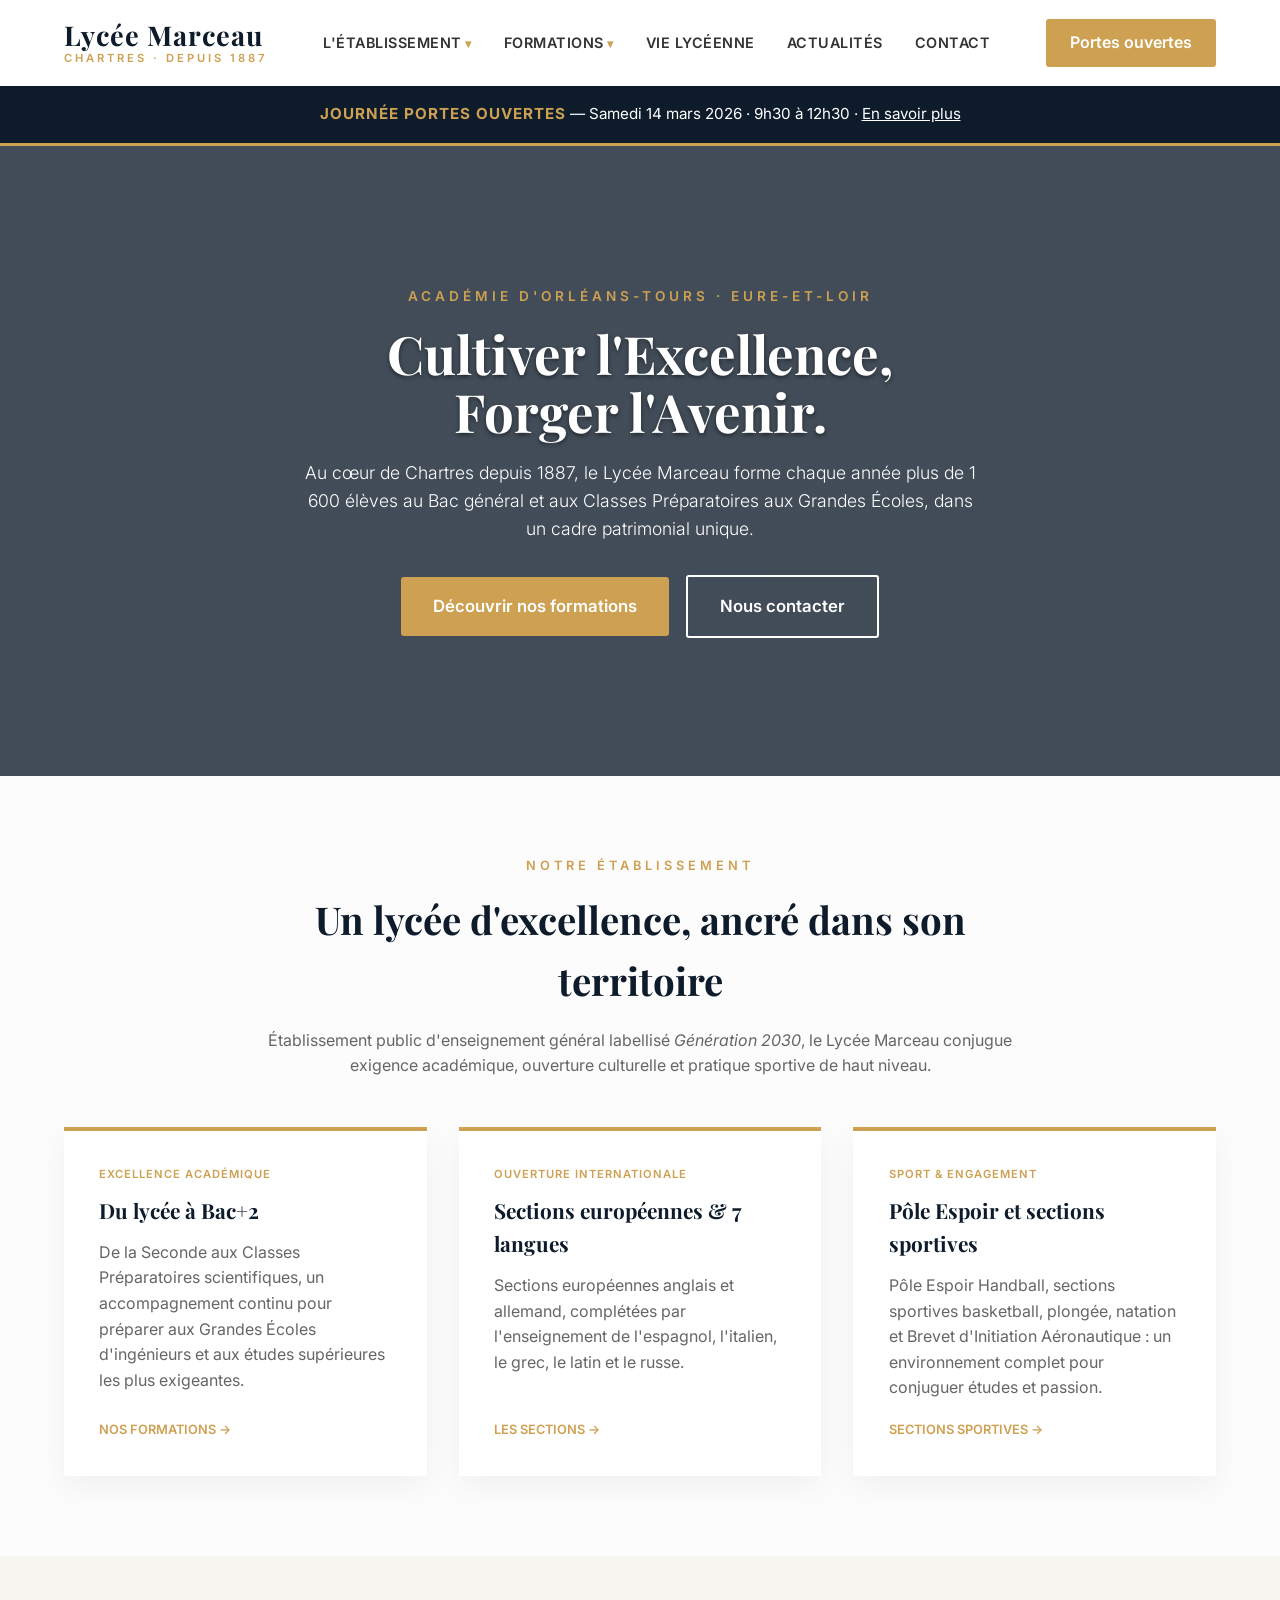
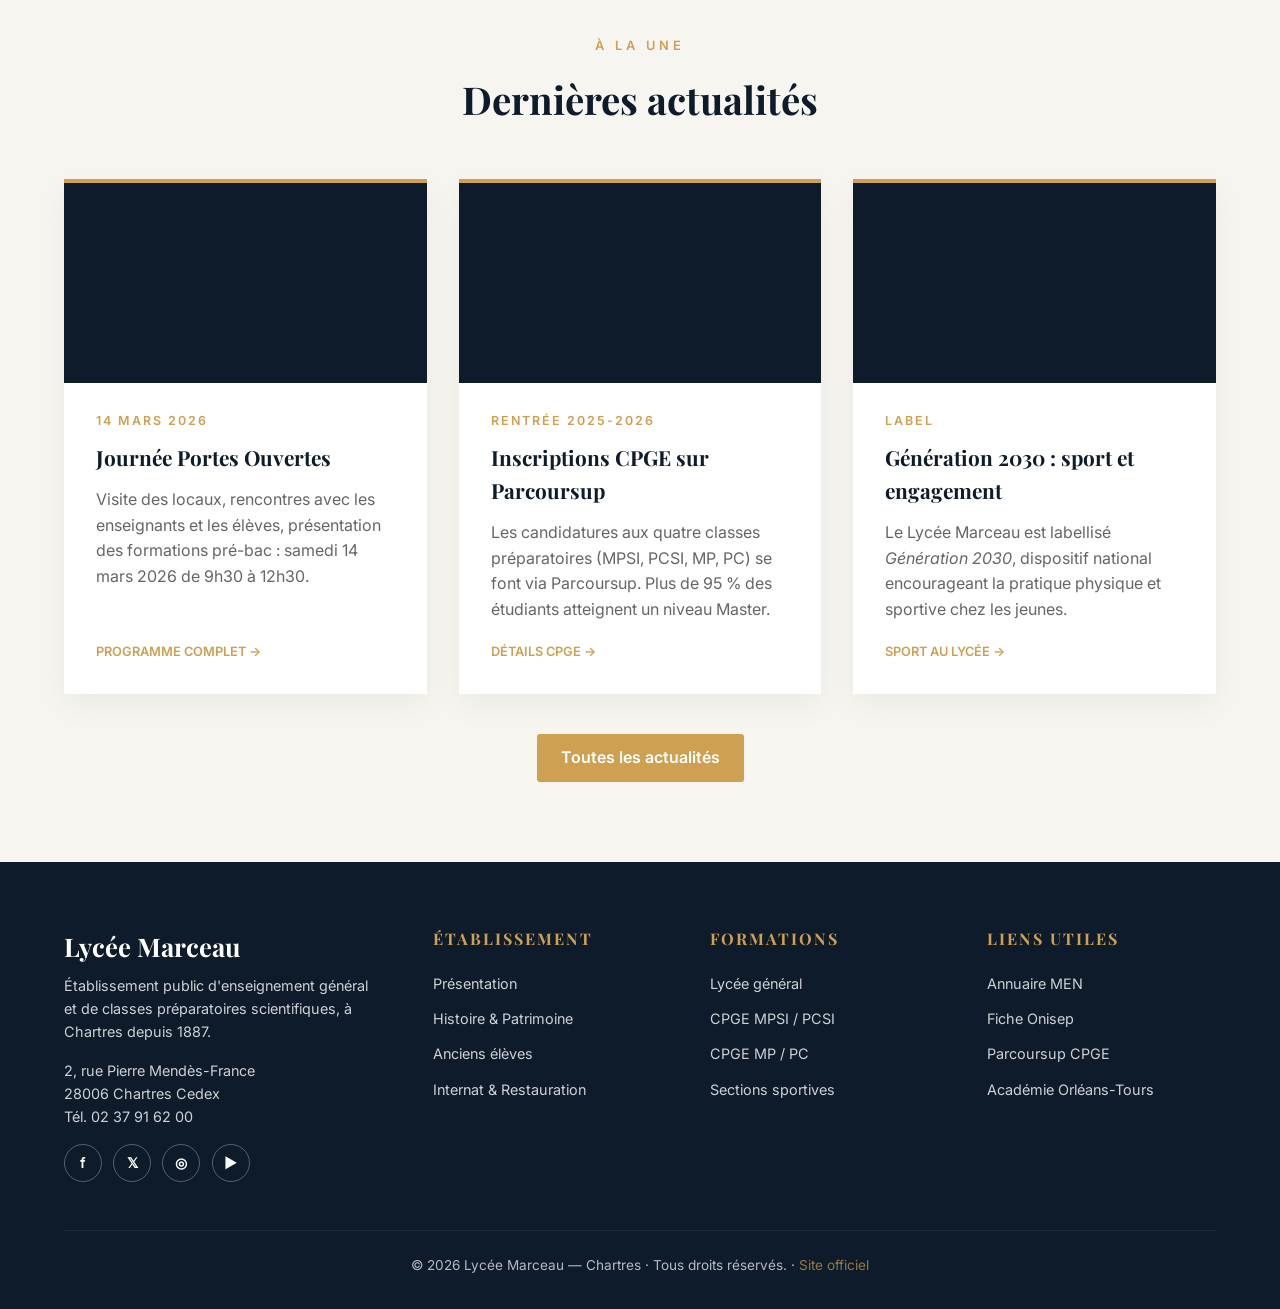
==== index.html @ 29484dd1 "Initial commit: site complet du Lycée Marceau de Chartres 9 pages HTML (accueil, établissement, hist" ====
<!DOCTYPE html>
<html lang="fr">
<head>
    <meta charset="UTF-8">
    <meta name="viewport" content="width=device-width, initial-scale=1.0">
    <meta name="description" content="Lycée Marceau de Chartres — établissement public d'enseignement général et de classes préparatoires aux grandes écoles, Académie d'Orléans-Tours.">
    <title>Lycée Marceau — Chartres | Accueil</title>
    <link href="https://fonts.googleapis.com/css2?family=Inter:wght@300;400;600&family=Playfair+Display:wght@600;700&display=swap" rel="stylesheet">
    <link rel="stylesheet" href="assets/style.css">
</head>
<body>

    <header>
        <a href="index.html" class="logo">Lycée Marceau<small>Chartres · depuis 1887</small></a>
        <button class="menu-toggle" aria-label="Ouvrir le menu" onclick="document.querySelector('.nav-links').classList.toggle('open')">☰</button>
        <ul class="nav-links">
            <li>
                <a href="etablissement.html" class="">L'Établissement</a>
                <ul class="submenu">
                    <li><a href="etablissement.html">Présentation</a></li>
                    <li><a href="histoire.html">Histoire & Patrimoine</a></li>
                    <li><a href="anciens-eleves.html">Anciens élèves illustres</a></li>
                </ul>
            </li>
            <li>
                <a href="formations.html">Formations</a>
                <ul class="submenu">
                    <li><a href="formations.html">Toutes les formations</a></li>
                    <li><a href="cpge.html">Classes Préparatoires (CPGE)</a></li>
                    <li><a href="sections.html">Sections & Options</a></li>
                </ul>
            </li>
            <li class="no-caret"><a href="vie-lyceenne.html">Vie Lycéenne</a></li>
            <li class="no-caret"><a href="actualites.html">Actualités</a></li>
            <li class="no-caret"><a href="contact.html">Contact</a></li>
        </ul>
        <a href="actualites.html" class="btn-cta header-cta">Portes ouvertes</a>
    </header>

    <div class="alert-band">
        <strong>JOURNÉE PORTES OUVERTES</strong> — Samedi 14 mars 2026 · 9h30 à 12h30 ·
        <a href="actualites.html">En savoir plus</a>
    </div>

    <section class="hero">
        <div>
            <span class="eyebrow">Académie d'Orléans-Tours · Eure-et-Loir</span>
            <h1>Cultiver l'Excellence,<br>Forger l'Avenir.</h1>
            <p>Au cœur de Chartres depuis 1887, le Lycée Marceau forme chaque année plus de 1 600 élèves au Bac général et aux Classes Préparatoires aux Grandes Écoles, dans un cadre patrimonial unique.</p>
            <a href="formations.html" class="btn-cta">Découvrir nos formations</a>
            <a href="contact.html" class="btn-cta btn-ghost">Nous contacter</a>
        </div>
    </section>

    <section class="section">
        <div class="section-head">
            <span class="eyebrow">Notre Établissement</span>
            <h2>Un lycée d'excellence, ancré dans son territoire</h2>
            <p>Établissement public d'enseignement général labellisé <em>Génération 2030</em>, le Lycée Marceau conjugue exigence académique, ouverture culturelle et pratique sportive de haut niveau.</p>
        </div>
        <div class="grid">
            <div class="card">
                <span class="tag">Excellence Académique</span>
                <h3>Du lycée à Bac+2</h3>
                <p>De la Seconde aux Classes Préparatoires scientifiques, un accompagnement continu pour préparer aux Grandes Écoles d'ingénieurs et aux études supérieures les plus exigeantes.</p>
                <a href="formations.html" class="card-link">Nos formations →</a>
            </div>
            <div class="card">
                <span class="tag">Ouverture Internationale</span>
                <h3>Sections européennes & 7 langues</h3>
                <p>Sections européennes anglais et allemand, complétées par l'enseignement de l'espagnol, l'italien, le grec, le latin et le russe.</p>
                <a href="sections.html" class="card-link">Les sections →</a>
            </div>
            <div class="card">
                <span class="tag">Sport & Engagement</span>
                <h3>Pôle Espoir et sections sportives</h3>
                <p>Pôle Espoir Handball, sections sportives basketball, plongée, natation et Brevet d'Initiation Aéronautique : un environnement complet pour conjuguer études et passion.</p>
                <a href="sections.html" class="card-link">Sections sportives →</a>
            </div>
        </div>
    </section>

    <section class="section alt">
        <div class="section-head">
            <span class="eyebrow">À la une</span>
            <h2>Dernières actualités</h2>
        </div>
        <div class="grid">
            <article class="card card-news">
                <div class="thumb" style="background-image: linear-gradient(rgba(13,27,42,0.4), rgba(13,27,42,0.4)), url('https://images.unsplash.com/photo-1523580494863-6f3031224c94?ixlib=rb-4.0.3&auto=format&fit=crop&w=1200&q=80');"></div>
                <div class="body">
                    <span class="date">14 mars 2026</span>
                    <h3>Journée Portes Ouvertes</h3>
                    <p>Visite des locaux, rencontres avec les enseignants et les élèves, présentation des formations pré-bac : samedi 14 mars 2026 de 9h30 à 12h30.</p>
                    <a href="actualites.html" class="card-link">Programme complet &rarr;</a>
                </div>
            </article>
            <article class="card card-news">
                <div class="thumb" style="background-image: linear-gradient(rgba(13,27,42,0.4), rgba(13,27,42,0.4)), url('https://images.unsplash.com/photo-1532619675605-1ede6c2ed2b0?ixlib=rb-4.0.3&auto=format&fit=crop&w=1200&q=80');"></div>
                <div class="body">
                    <span class="date">Rentrée 2025-2026</span>
                    <h3>Inscriptions CPGE sur Parcoursup</h3>
                    <p>Les candidatures aux quatre classes préparatoires (MPSI, PCSI, MP, PC) se font via Parcoursup. Plus de 95 % des étudiants atteignent un niveau Master.</p>
                    <a href="cpge.html" class="card-link">Détails CPGE &rarr;</a>
                </div>
            </article>
            <article class="card card-news">
                <div class="thumb" style="background-image: linear-gradient(rgba(13,27,42,0.4), rgba(13,27,42,0.4)), url('https://images.unsplash.com/photo-1517649763962-0c623066013b?ixlib=rb-4.0.3&auto=format&fit=crop&w=1200&q=80');"></div>
                <div class="body">
                    <span class="date">Label</span>
                    <h3>Génération 2030 : sport et engagement</h3>
                    <p>Le Lycée Marceau est labellisé <em>Génération 2030</em>, dispositif national encourageant la pratique physique et sportive chez les jeunes.</p>
                    <a href="vie-lyceenne.html" class="card-link">Sport au lycée &rarr;</a>
                </div>
            </article>
        </div>
        <div style="text-align: center; margin-top: 2.5rem;">
            <a href="actualites.html" class="btn-cta">Toutes les actualités</a>
        </div>
    </section>

    <footer>
        <div class="footer-grid">
            <div class="brand">
                <h3>Lycée Marceau</h3>
                <p>Établissement public d'enseignement général et de classes préparatoires scientifiques, à Chartres depuis 1887.</p>
                <p>2, rue Pierre Mendès-France<br>28006 Chartres Cedex<br>Tél. 02 37 91 62 00</p>
                <div class="socials" aria-label="Réseaux sociaux">
                    <a href="#" title="Facebook">f</a>
                    <a href="#" title="X">𝕏</a>
                    <a href="#" title="Instagram">◎</a>
                    <a href="#" title="YouTube">▶</a>
                </div>
            </div>
            <div>
                <h4>Établissement</h4>
                <ul>
                    <li><a href="etablissement.html">Présentation</a></li>
                    <li><a href="histoire.html">Histoire & Patrimoine</a></li>
                    <li><a href="anciens-eleves.html">Anciens élèves</a></li>
                    <li><a href="vie-lyceenne.html">Internat & Restauration</a></li>
                </ul>
            </div>
            <div>
                <h4>Formations</h4>
                <ul>
                    <li><a href="formations.html">Lycée général</a></li>
                    <li><a href="cpge.html">CPGE MPSI / PCSI</a></li>
                    <li><a href="cpge.html">CPGE MP / PC</a></li>
                    <li><a href="sections.html">Sections sportives</a></li>
                </ul>
            </div>
            <div>
                <h4>Liens utiles</h4>
                <ul>
                    <li><a href="https://www.education.gouv.fr/annuaire/28006/chartres/lycee/0280007f/lycee-marceau.html" target="_blank" rel="noopener">Annuaire MEN</a></li>
                    <li><a href="https://www.onisep.fr/ressources/structures-enseignement/centre-val-de-loire/eure-et-loir/lycee-marceau" target="_blank" rel="noopener">Fiche Onisep</a></li>
                    <li><a href="https://dossier.parcoursup.fr/Candidats/public/fiches/afficherFicheFormation?g_ta_cod=3724" target="_blank" rel="noopener">Parcoursup CPGE</a></li>
                    <li><a href="https://www.ac-orleans-tours.fr/" target="_blank" rel="noopener">Académie Orléans-Tours</a></li>
                </ul>
            </div>
        </div>
        <div class="footer-bottom">
            &copy; 2026 Lycée Marceau — Chartres · Tous droits réservés. ·
            <a href="https://lyc-marceau-chartres.tice.ac-orleans-tours.fr/eva/" target="_blank" rel="noopener">Site officiel</a>
        </div>
    </footer>

</body>
</html>
---- assets/style.css ----
/* =========================================
   LYCÉE MARCEAU — STYLE PARTAGÉ
   Variante 1 : "Prestige Classique" (Bleu nuit & Or)
   ========================================= */
:root {
    --primary-color: #0d1b2a;
    --secondary-color: #cda052;
    --bg-color: #fcfcfc;
    --text-color: #333333;
    --card-bg: #ffffff;
    --muted: #666666;
    --border-soft: #ececec;
    --font-title: 'Playfair Display', serif;
    --font-text: 'Inter', sans-serif;
}

* { margin: 0; padding: 0; box-sizing: border-box; }
html { scroll-behavior: smooth; }
body {
    font-family: var(--font-text);
    background-color: var(--bg-color);
    color: var(--text-color);
    line-height: 1.6;
}
h1, h2, h3, h4, .logo {
    font-family: var(--font-title);
    color: var(--primary-color);
}
a {
    text-decoration: none;
    color: var(--text-color);
    transition: color 0.3s ease;
}
img { max-width: 100%; height: auto; display: block; }

/* HEADER */
header {
    display: flex;
    justify-content: space-between;
    align-items: center;
    padding: 1.2rem 5%;
    background-color: #ffffff;
    box-shadow: 0 2px 10px rgba(0,0,0,0.05);
    position: sticky;
    top: 0;
    z-index: 1000;
}
.logo {
    font-size: 1.7rem;
    font-weight: 700;
    letter-spacing: 1px;
    display: flex;
    flex-direction: column;
    line-height: 1;
}
.logo small {
    font-family: var(--font-text);
    font-size: 0.7rem;
    color: var(--secondary-color);
    letter-spacing: 3px;
    text-transform: uppercase;
    margin-top: 4px;
    font-weight: 600;
}
.nav-links {
    list-style: none;
    display: flex;
    gap: 2rem;
}
.nav-links > li { position: relative; }
.nav-links a {
    font-weight: 600;
    font-size: 0.9rem;
    text-transform: uppercase;
    letter-spacing: 0.5px;
}
.nav-links > li > a::after { content: " ▾"; color: var(--secondary-color); font-size: 0.75rem; }
.nav-links > li.no-caret > a::after { content: ""; }
.nav-links a:hover, .nav-links a.active { color: var(--secondary-color); }
.nav-links a.active { border-bottom: 2px solid var(--secondary-color); padding-bottom: 4px; }

.submenu {
    position: absolute;
    top: 100%;
    left: -1rem;
    background: #ffffff;
    min-width: 240px;
    list-style: none;
    box-shadow: 0 10px 30px rgba(0,0,0,0.08);
    border-top: 3px solid var(--secondary-color);
    opacity: 0;
    visibility: hidden;
    transform: translateY(8px);
    transition: all 0.25s ease;
    padding: 0.5rem 0;
}
.nav-links li:hover .submenu,
.nav-links li:focus-within .submenu {
    opacity: 1;
    visibility: visible;
    transform: translateY(0);
}
.submenu li a {
    display: block;
    padding: 0.7rem 1.2rem;
    font-size: 0.8rem;
    text-transform: none;
    letter-spacing: 0;
    font-weight: 400;
}
.submenu li a:hover {
    background: var(--bg-color);
    color: var(--secondary-color);
}

.btn-cta {
    background-color: var(--secondary-color);
    color: #ffffff;
    padding: 0.7rem 1.5rem;
    border-radius: 3px;
    font-weight: 600;
    transition: background 0.3s ease, transform 0.2s;
    display: inline-block;
}
.btn-cta:hover {
    background-color: var(--primary-color);
    color: #ffffff;
    transform: translateY(-2px);
}
.btn-ghost {
    background: transparent;
    border: 2px solid #ffffff;
}
.btn-ghost:hover { background: #ffffff; color: var(--primary-color); }

.menu-toggle {
    display: none;
    background: none;
    border: 0;
    font-size: 1.6rem;
    color: var(--primary-color);
    cursor: pointer;
}

/* HERO */
.hero {
    min-height: 70vh;
    display: flex;
    align-items: center;
    justify-content: center;
    text-align: center;
    background:
        linear-gradient(rgba(13, 27, 42, 0.78), rgba(13, 27, 42, 0.78)),
        url('https://upload.wikimedia.org/wikipedia/commons/thumb/3/35/Chartres_-_Lyc%C3%A9e_Marceau_%28cour_d%27honneur%29.JPG/1280px-Chartres_-_Lyc%C3%A9e_Marceau_%28cour_d%27honneur%29.JPG') center/cover;
    color: #ffffff;
    padding: 4rem 20px;
}
.hero.short { min-height: 40vh; }
.hero .eyebrow {
    display: inline-block;
    color: var(--secondary-color);
    letter-spacing: 4px;
    text-transform: uppercase;
    font-size: 0.85rem;
    font-weight: 600;
    margin-bottom: 1rem;
}
.hero h1 {
    color: #ffffff;
    font-size: 3.3rem;
    margin-bottom: 1.2rem;
    text-shadow: 0 2px 4px rgba(0,0,0,0.5);
    line-height: 1.1;
}
.hero p {
    font-size: 1.1rem;
    max-width: 680px;
    margin: 0 auto 2rem auto;
    font-weight: 300;
}
.hero .btn-cta {
    font-size: 1.05rem;
    padding: 1rem 2rem;
    margin: 0 0.4rem;
}

/* BANDEAU */
.alert-band {
    background: var(--primary-color);
    color: #ffffff;
    padding: 1rem 5%;
    text-align: center;
    font-size: 0.95rem;
    border-bottom: 3px solid var(--secondary-color);
}
.alert-band strong { color: var(--secondary-color); letter-spacing: 1px; }
.alert-band a { color: #ffffff; text-decoration: underline; }

/* SECTIONS */
.section { padding: 5rem 5%; }
.section.alt { background: #f7f5f0; }
.section-head {
    text-align: center;
    max-width: 760px;
    margin: 0 auto 3rem auto;
}
.section-head .eyebrow {
    color: var(--secondary-color);
    letter-spacing: 4px;
    text-transform: uppercase;
    font-size: 0.8rem;
    font-weight: 600;
    display: block;
    margin-bottom: 0.8rem;
}
.section-head h2 { font-size: 2.4rem; margin-bottom: 1rem; }
.section-head p { color: var(--muted); }

/* GRID + CARDS */
.grid {
    display: grid;
    grid-template-columns: repeat(auto-fit, minmax(280px, 1fr));
    gap: 2rem;
}
.card {
    background: var(--card-bg);
    padding: 2.2rem;
    border-top: 4px solid var(--secondary-color);
    box-shadow: 0 10px 30px rgba(0,0,0,0.05);
    transition: transform 0.3s ease, box-shadow 0.3s ease;
    text-align: left;
    display: flex;
    flex-direction: column;
}
.card:hover {
    transform: translateY(-10px);
    box-shadow: 0 15px 40px rgba(0,0,0,0.1);
}
.card h3 { font-size: 1.3rem; margin-bottom: 0.8rem; }
.card .tag {
    display: inline-block;
    font-size: 0.7rem;
    letter-spacing: 1px;
    text-transform: uppercase;
    color: var(--secondary-color);
    font-weight: 600;
    margin-bottom: 0.6rem;
}
.card p { color: var(--muted); margin-bottom: 1.2rem; flex-grow: 1; }
.card ul { padding-left: 1.1rem; color: var(--muted); margin-bottom: 1.2rem; }
.card ul li { margin-bottom: 0.3rem; font-size: 0.95rem; }
.card-link {
    color: var(--secondary-color);
    font-weight: 600;
    text-transform: uppercase;
    font-size: 0.8rem;
    display: inline-flex;
    align-items: center;
    margin-top: auto;
}
.card-link:hover { color: var(--primary-color); }

.card-news { padding: 0; overflow: hidden; }
.card-news .thumb { height: 200px; background: var(--primary-color) center/cover; }
.card-news .body { padding: 1.8rem 2rem 2rem; display: flex; flex-direction: column; flex-grow: 1; }
.card-news .date {
    font-size: 0.78rem;
    letter-spacing: 2px;
    text-transform: uppercase;
    color: var(--secondary-color);
    font-weight: 600;
    margin-bottom: 0.6rem;
}

/* SPLIT 2 colonnes */
.split {
    display: grid;
    grid-template-columns: 1fr 1fr;
    gap: 4rem;
    align-items: center;
    max-width: 1200px;
    margin: 0 auto;
}
.split img {
    border-top: 4px solid var(--secondary-color);
    box-shadow: 0 15px 40px rgba(0,0,0,0.12);
}
.split h2 { font-size: 2.2rem; margin-bottom: 1.2rem; }
.split p { color: var(--muted); margin-bottom: 1rem; }
.split .key-figures {
    display: grid;
    grid-template-columns: repeat(3, 1fr);
    gap: 1rem;
    margin-top: 1.8rem;
}
.split .key-figures div {
    border-left: 3px solid var(--secondary-color);
    padding-left: 1rem;
}
.split .key-figures strong {
    display: block;
    font-family: var(--font-title);
    color: var(--primary-color);
    font-size: 1.6rem;
}
.split .key-figures span { font-size: 0.85rem; color: var(--muted); }

/* ALUMNI */
.alumni {
    display: grid;
    grid-template-columns: repeat(auto-fit, minmax(200px, 1fr));
    gap: 1.5rem;
}
.alumni .person {
    text-align: center;
    background: var(--card-bg);
    padding: 1.6rem 1rem;
    border-bottom: 3px solid var(--secondary-color);
    box-shadow: 0 6px 20px rgba(0,0,0,0.04);
}
.alumni .person h4 { font-size: 1.05rem; margin-bottom: 0.3rem; }
.alumni .person span { font-size: 0.85rem; color: var(--muted); }

/* CONTACT */
.contact-grid {
    display: grid;
    grid-template-columns: 1fr 1fr;
    gap: 3rem;
    max-width: 1200px;
    margin: 0 auto;
}
.contact-info ul { list-style: none; margin-top: 1.5rem; }
.contact-info li {
    display: flex;
    gap: 0.8rem;
    margin-bottom: 1rem;
    color: var(--muted);
}
.contact-info li strong {
    color: var(--primary-color);
    min-width: 110px;
    font-family: var(--font-title);
    font-weight: 600;
}
.contact-info a { color: var(--secondary-color); }
.contact-info a:hover { color: var(--primary-color); }
.contact-form {
    background: var(--card-bg);
    padding: 2.5rem;
    border-top: 4px solid var(--secondary-color);
    box-shadow: 0 10px 30px rgba(0,0,0,0.06);
}
.contact-form h3 { margin-bottom: 1.2rem; }
.contact-form label {
    display: block;
    font-size: 0.85rem;
    font-weight: 600;
    margin-bottom: 0.4rem;
    color: var(--primary-color);
}
.contact-form input,
.contact-form textarea,
.contact-form select {
    width: 100%;
    padding: 0.75rem;
    margin-bottom: 1.1rem;
    border: 1px solid var(--border-soft);
    font-family: inherit;
    font-size: 0.95rem;
    background: #fff;
}
.contact-form input:focus,
.contact-form textarea:focus,
.contact-form select:focus {
    outline: 2px solid var(--secondary-color);
    outline-offset: 1px;
}
.contact-form button {
    background: var(--secondary-color);
    color: #fff;
    border: 0;
    padding: 0.9rem 2rem;
    font-family: inherit;
    font-weight: 600;
    text-transform: uppercase;
    letter-spacing: 0.5px;
    cursor: pointer;
    transition: background 0.3s ease;
}
.contact-form button:hover { background: var(--primary-color); }

/* TABLES (CPGE, formations) */
.styled-table {
    width: 100%;
    border-collapse: collapse;
    background: #fff;
    box-shadow: 0 10px 30px rgba(0,0,0,0.05);
    margin: 2rem 0;
}
.styled-table thead {
    background: var(--primary-color);
    color: #fff;
}
.styled-table th, .styled-table td {
    padding: 1rem;
    text-align: left;
    border-bottom: 1px solid var(--border-soft);
}
.styled-table th { font-family: var(--font-title); }
.styled-table tbody tr:hover { background: var(--bg-color); }

/* PROSE (pages texte) */
.prose {
    max-width: 820px;
    margin: 0 auto;
}
.prose h2 { font-size: 1.8rem; margin: 2.5rem 0 1rem; }
.prose h3 { font-size: 1.3rem; margin: 1.8rem 0 0.6rem; color: var(--secondary-color); }
.prose p, .prose li { color: var(--text-color); margin-bottom: 1rem; }
.prose ul { padding-left: 1.4rem; margin-bottom: 1rem; }
.prose blockquote {
    border-left: 4px solid var(--secondary-color);
    padding: 0.5rem 1.2rem;
    margin: 1.5rem 0;
    color: var(--muted);
    font-style: italic;
    background: #fafaf6;
}

/* FOOTER */
footer {
    background-color: var(--primary-color);
    color: #ffffff;
    padding: 4rem 5% 2rem;
}
.footer-grid {
    display: grid;
    grid-template-columns: 1.4fr 1fr 1fr 1fr;
    gap: 3rem;
    max-width: 1200px;
    margin: 0 auto 3rem;
}
footer h4 {
    color: var(--secondary-color);
    font-size: 1rem;
    text-transform: uppercase;
    letter-spacing: 2px;
    margin-bottom: 1.2rem;
}
footer .brand h3 {
    color: #ffffff;
    font-size: 1.6rem;
    margin-bottom: 0.4rem;
}
footer .brand p { font-size: 0.9rem; opacity: 0.8; margin-bottom: 1rem; }
footer ul { list-style: none; }
footer ul li { margin-bottom: 0.6rem; }
footer ul a { color: rgba(255,255,255,0.8); font-size: 0.9rem; }
footer ul a:hover { color: var(--secondary-color); }

.socials { display: flex; gap: 0.7rem; margin-top: 1rem; }
.socials a {
    display: inline-flex;
    align-items: center;
    justify-content: center;
    width: 38px;
    height: 38px;
    border: 1px solid rgba(255,255,255,0.3);
    color: #ffffff;
    border-radius: 50%;
    font-size: 0.9rem;
    font-weight: 600;
}
.socials a:hover { background: var(--secondary-color); border-color: var(--secondary-color); }

.footer-bottom {
    border-top: 1px solid rgba(255,255,255,0.1);
    padding-top: 1.5rem;
    text-align: center;
    font-size: 0.85rem;
    opacity: 0.7;
}
.footer-bottom a { color: var(--secondary-color); }

/* RESPONSIVE */
@media (max-width: 960px) {
    .split, .contact-grid { grid-template-columns: 1fr; gap: 2.5rem; }
    .footer-grid { grid-template-columns: 1fr 1fr; }
}
@media (max-width: 768px) {
    header { padding: 1rem 5%; }
    .nav-links {
        position: absolute;
        top: 100%;
        left: 0; right: 0;
        background: #fff;
        flex-direction: column;
        padding: 1rem 5%;
        gap: 0;
        box-shadow: 0 8px 20px rgba(0,0,0,0.08);
        display: none;
    }
    .nav-links.open { display: flex; }
    .nav-links > li { width: 100%; border-bottom: 1px solid var(--border-soft); }
    .nav-links > li > a { display: block; padding: 0.9rem 0; }
    .submenu {
        position: static;
        opacity: 1;
        visibility: visible;
        transform: none;
        box-shadow: none;
        border-top: 0;
        padding: 0 0 0.5rem 1rem;
        background: transparent;
    }
    .submenu li a { padding: 0.4rem 0; }
    .menu-toggle { display: block; }
    .header-cta { display: none; }
    .hero h1 { font-size: 2.2rem; }
    .hero .btn-cta { display: block; max-width: 280px; margin: 0.6rem auto; }
    .footer-grid { grid-template-columns: 1fr; gap: 2rem; }
    .split .key-figures { grid-template-columns: 1fr; }
    .section { padding: 3.5rem 5%; }
}
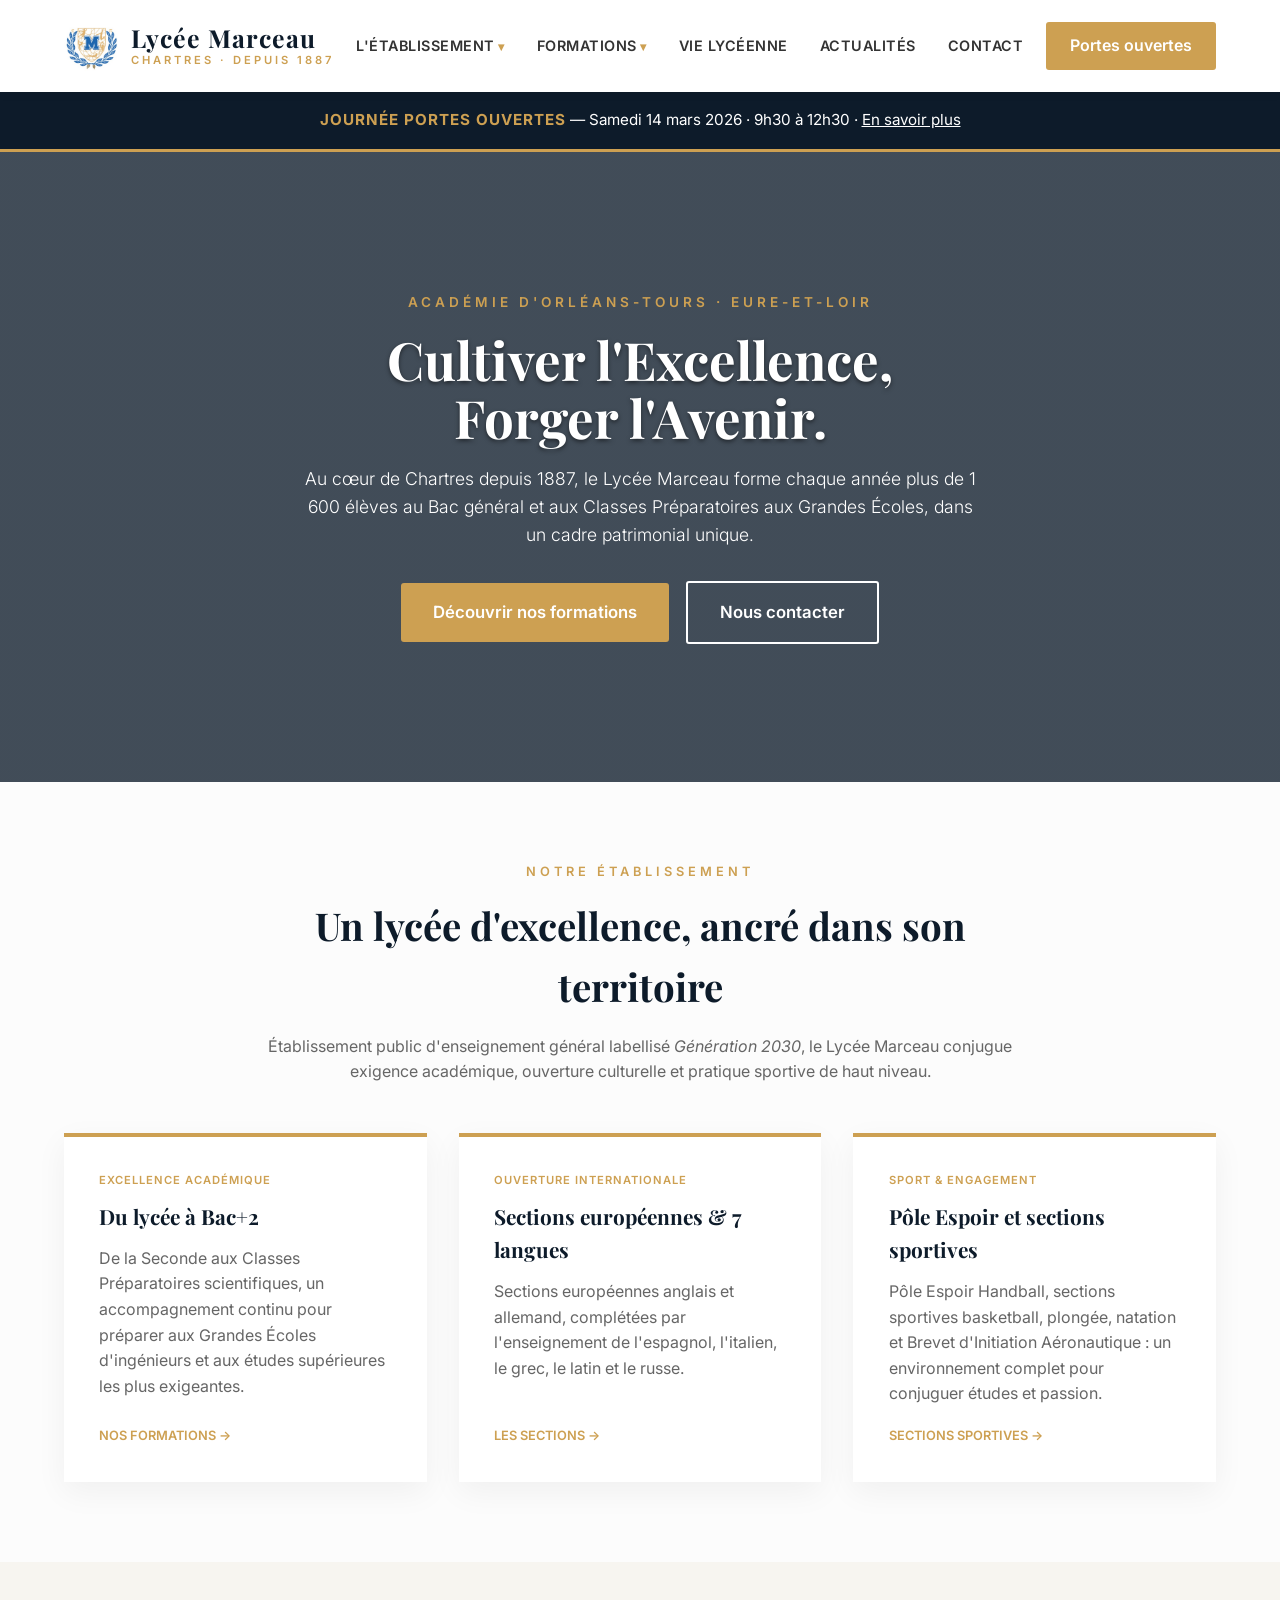
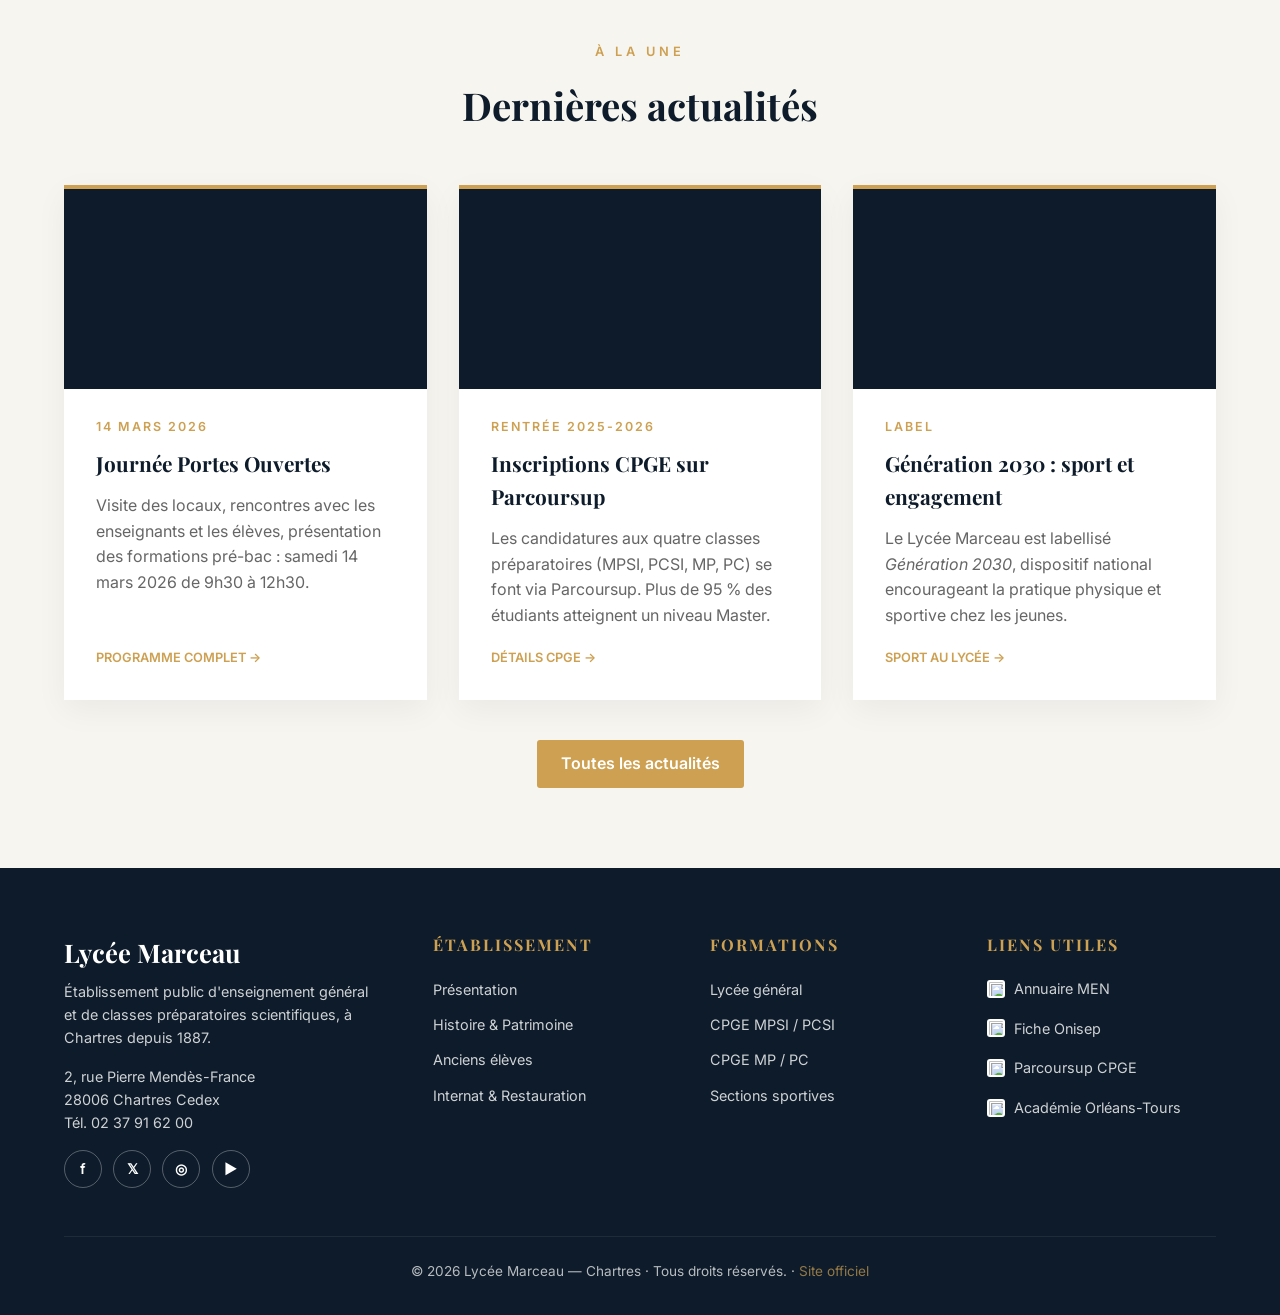
==== commit de7966af: "Ajout du blason officiel et logos des partenaires - Blason bleu/or du Lycée Marceau (extrait du band" ====
--- a/index.html
+++ b/index.html
@@ -11,35 +11,35 @@
 <body>
 
     <header>
-        <a href="index.html" class="logo">Lycée Marceau<small>Chartres · depuis 1887</small></a>
+        <a href="index" class="logo"><img src="assets/logos/blason-marceau.jpg" alt="Blason Lycée Marceau"><span>Lycée Marceau<small>Chartres · depuis 1887</small></span></a>
         <button class="menu-toggle" aria-label="Ouvrir le menu" onclick="document.querySelector('.nav-links').classList.toggle('open')">☰</button>
         <ul class="nav-links">
             <li>
-                <a href="etablissement.html" class="">L'Établissement</a>
+                <a href="etablissement" class="">L'Établissement</a>
                 <ul class="submenu">
-                    <li><a href="etablissement.html">Présentation</a></li>
-                    <li><a href="histoire.html">Histoire & Patrimoine</a></li>
-                    <li><a href="anciens-eleves.html">Anciens élèves illustres</a></li>
+                    <li><a href="etablissement">Présentation</a></li>
+                    <li><a href="histoire">Histoire & Patrimoine</a></li>
+                    <li><a href="anciens-eleves">Anciens élèves illustres</a></li>
                 </ul>
             </li>
             <li>
-                <a href="formations.html">Formations</a>
+                <a href="formations">Formations</a>
                 <ul class="submenu">
-                    <li><a href="formations.html">Toutes les formations</a></li>
-                    <li><a href="cpge.html">Classes Préparatoires (CPGE)</a></li>
-                    <li><a href="sections.html">Sections & Options</a></li>
+                    <li><a href="formations">Toutes les formations</a></li>
+                    <li><a href="cpge">Classes Préparatoires (CPGE)</a></li>
+                    <li><a href="sections">Sections & Options</a></li>
                 </ul>
             </li>
-            <li class="no-caret"><a href="vie-lyceenne.html">Vie Lycéenne</a></li>
-            <li class="no-caret"><a href="actualites.html">Actualités</a></li>
-            <li class="no-caret"><a href="contact.html">Contact</a></li>
+            <li class="no-caret"><a href="vie-lyceenne">Vie Lycéenne</a></li>
+            <li class="no-caret"><a href="actualites">Actualités</a></li>
+            <li class="no-caret"><a href="contact">Contact</a></li>
         </ul>
-        <a href="actualites.html" class="btn-cta header-cta">Portes ouvertes</a>
+        <a href="actualites" class="btn-cta header-cta">Portes ouvertes</a>
     </header>
 
     <div class="alert-band">
         <strong>JOURNÉE PORTES OUVERTES</strong> — Samedi 14 mars 2026 · 9h30 à 12h30 ·
-        <a href="actualites.html">En savoir plus</a>
+        <a href="actualites">En savoir plus</a>
     </div>
 
     <section class="hero">
@@ -47,8 +47,8 @@
             <span class="eyebrow">Académie d'Orléans-Tours · Eure-et-Loir</span>
             <h1>Cultiver l'Excellence,<br>Forger l'Avenir.</h1>
             <p>Au cœur de Chartres depuis 1887, le Lycée Marceau forme chaque année plus de 1 600 élèves au Bac général et aux Classes Préparatoires aux Grandes Écoles, dans un cadre patrimonial unique.</p>
-            <a href="formations.html" class="btn-cta">Découvrir nos formations</a>
-            <a href="contact.html" class="btn-cta btn-ghost">Nous contacter</a>
+            <a href="formations" class="btn-cta">Découvrir nos formations</a>
+            <a href="contact" class="btn-cta btn-ghost">Nous contacter</a>
         </div>
     </section>
 
@@ -63,19 +63,19 @@
                 <span class="tag">Excellence Académique</span>
                 <h3>Du lycée à Bac+2</h3>
                 <p>De la Seconde aux Classes Préparatoires scientifiques, un accompagnement continu pour préparer aux Grandes Écoles d'ingénieurs et aux études supérieures les plus exigeantes.</p>
-                <a href="formations.html" class="card-link">Nos formations →</a>
+                <a href="formations" class="card-link">Nos formations →</a>
             </div>
             <div class="card">
                 <span class="tag">Ouverture Internationale</span>
                 <h3>Sections européennes & 7 langues</h3>
                 <p>Sections européennes anglais et allemand, complétées par l'enseignement de l'espagnol, l'italien, le grec, le latin et le russe.</p>
-                <a href="sections.html" class="card-link">Les sections →</a>
+                <a href="sections" class="card-link">Les sections →</a>
             </div>
             <div class="card">
                 <span class="tag">Sport & Engagement</span>
                 <h3>Pôle Espoir et sections sportives</h3>
                 <p>Pôle Espoir Handball, sections sportives basketball, plongée, natation et Brevet d'Initiation Aéronautique : un environnement complet pour conjuguer études et passion.</p>
-                <a href="sections.html" class="card-link">Sections sportives →</a>
+                <a href="sections" class="card-link">Sections sportives →</a>
             </div>
         </div>
     </section>
@@ -92,7 +92,7 @@
                     <span class="date">14 mars 2026</span>
                     <h3>Journée Portes Ouvertes</h3>
                     <p>Visite des locaux, rencontres avec les enseignants et les élèves, présentation des formations pré-bac : samedi 14 mars 2026 de 9h30 à 12h30.</p>
-                    <a href="actualites.html" class="card-link">Programme complet &rarr;</a>
+                    <a href="actualites" class="card-link">Programme complet &rarr;</a>
                 </div>
             </article>
             <article class="card card-news">
@@ -101,7 +101,7 @@
                     <span class="date">Rentrée 2025-2026</span>
                     <h3>Inscriptions CPGE sur Parcoursup</h3>
                     <p>Les candidatures aux quatre classes préparatoires (MPSI, PCSI, MP, PC) se font via Parcoursup. Plus de 95 % des étudiants atteignent un niveau Master.</p>
-                    <a href="cpge.html" class="card-link">Détails CPGE &rarr;</a>
+                    <a href="cpge" class="card-link">Détails CPGE &rarr;</a>
                 </div>
             </article>
             <article class="card card-news">
@@ -110,12 +110,12 @@
                     <span class="date">Label</span>
                     <h3>Génération 2030 : sport et engagement</h3>
                     <p>Le Lycée Marceau est labellisé <em>Génération 2030</em>, dispositif national encourageant la pratique physique et sportive chez les jeunes.</p>
-                    <a href="vie-lyceenne.html" class="card-link">Sport au lycée &rarr;</a>
+                    <a href="vie-lyceenne" class="card-link">Sport au lycée &rarr;</a>
                 </div>
             </article>
         </div>
         <div style="text-align: center; margin-top: 2.5rem;">
-            <a href="actualites.html" class="btn-cta">Toutes les actualités</a>
+            <a href="actualites" class="btn-cta">Toutes les actualités</a>
         </div>
     </section>
 
@@ -135,28 +135,28 @@
             <div>
                 <h4>Établissement</h4>
                 <ul>
-                    <li><a href="etablissement.html">Présentation</a></li>
-                    <li><a href="histoire.html">Histoire & Patrimoine</a></li>
-                    <li><a href="anciens-eleves.html">Anciens élèves</a></li>
-                    <li><a href="vie-lyceenne.html">Internat & Restauration</a></li>
+                    <li><a href="etablissement">Présentation</a></li>
+                    <li><a href="histoire">Histoire & Patrimoine</a></li>
+                    <li><a href="anciens-eleves">Anciens élèves</a></li>
+                    <li><a href="vie-lyceenne">Internat & Restauration</a></li>
                 </ul>
             </div>
             <div>
                 <h4>Formations</h4>
                 <ul>
-                    <li><a href="formations.html">Lycée général</a></li>
-                    <li><a href="cpge.html">CPGE MPSI / PCSI</a></li>
-                    <li><a href="cpge.html">CPGE MP / PC</a></li>
-                    <li><a href="sections.html">Sections sportives</a></li>
+                    <li><a href="formations">Lycée général</a></li>
+                    <li><a href="cpge">CPGE MPSI / PCSI</a></li>
+                    <li><a href="cpge">CPGE MP / PC</a></li>
+                    <li><a href="sections">Sections sportives</a></li>
                 </ul>
             </div>
             <div>
                 <h4>Liens utiles</h4>
                 <ul>
-                    <li><a href="https://www.education.gouv.fr/annuaire/28006/chartres/lycee/0280007f/lycee-marceau.html" target="_blank" rel="noopener">Annuaire MEN</a></li>
-                    <li><a href="https://www.onisep.fr/ressources/structures-enseignement/centre-val-de-loire/eure-et-loir/lycee-marceau" target="_blank" rel="noopener">Fiche Onisep</a></li>
-                    <li><a href="https://dossier.parcoursup.fr/Candidats/public/fiches/afficherFicheFormation?g_ta_cod=3724" target="_blank" rel="noopener">Parcoursup CPGE</a></li>
-                    <li><a href="https://www.ac-orleans-tours.fr/" target="_blank" rel="noopener">Académie Orléans-Tours</a></li>
+                    <li><a href="https://www.education.gouv.fr/annuaire/28006/chartres/lycee/0280007f/lycee-marceau.html" target="_blank" rel="noopener"><img src="https://www.google.com/s2/favicons?domain=education.gouv.fr&sz=64" alt="">Annuaire MEN</a></li>
+                    <li><a href="https://www.onisep.fr/ressources/structures-enseignement/centre-val-de-loire/eure-et-loir/lycee-marceau" target="_blank" rel="noopener"><img src="https://www.google.com/s2/favicons?domain=onisep.fr&sz=64" alt="">Fiche Onisep</a></li>
+                    <li><a href="https://dossier.parcoursup.fr/Candidats/public/fiches/afficherFicheFormation?g_ta_cod=3724" target="_blank" rel="noopener"><img src="https://www.google.com/s2/favicons?domain=parcoursup.fr&sz=64" alt="">Parcoursup CPGE</a></li>
+                    <li><a href="https://www.ac-orleans-tours.fr/" target="_blank" rel="noopener"><img src="https://www.google.com/s2/favicons?domain=ac-orleans-tours.fr&sz=64" alt="">Académie Orléans-Tours</a></li>
                 </ul>
             </div>
         </div>
--- a/assets/style.css
+++ b/assets/style.css
@@ -46,12 +46,25 @@
     z-index: 1000;
 }
 .logo {
-    font-size: 1.7rem;
+    display: flex;
+    flex-direction: row;
+    align-items: center;
+    gap: 0.8rem;
+}
+.logo img {
+    height: 54px;
+    width: auto;
+    flex-shrink: 0;
+}
+.logo > span {
+    display: flex;
+    flex-direction: column;
+    line-height: 1;
+    font-size: 1.55rem;
     font-weight: 700;
     letter-spacing: 1px;
-    display: flex;
-    flex-direction: column;
-    line-height: 1;
+    font-family: var(--font-title);
+    color: var(--primary-color);
 }
 .logo small {
     font-family: var(--font-text);
@@ -455,8 +468,16 @@
 footer .brand p { font-size: 0.9rem; opacity: 0.8; margin-bottom: 1rem; }
 footer ul { list-style: none; }
 footer ul li { margin-bottom: 0.6rem; }
-footer ul a { color: rgba(255,255,255,0.8); font-size: 0.9rem; }
+footer ul a { color: rgba(255,255,255,0.8); font-size: 0.9rem; display: inline-flex; align-items: center; gap: 0.55rem; }
 footer ul a:hover { color: var(--secondary-color); }
+footer ul a img {
+    width: 18px;
+    height: 18px;
+    background: #fff;
+    padding: 2px;
+    border-radius: 3px;
+    flex-shrink: 0;
+}
 
 .socials { display: flex; gap: 0.7rem; margin-top: 1rem; }
 .socials a {
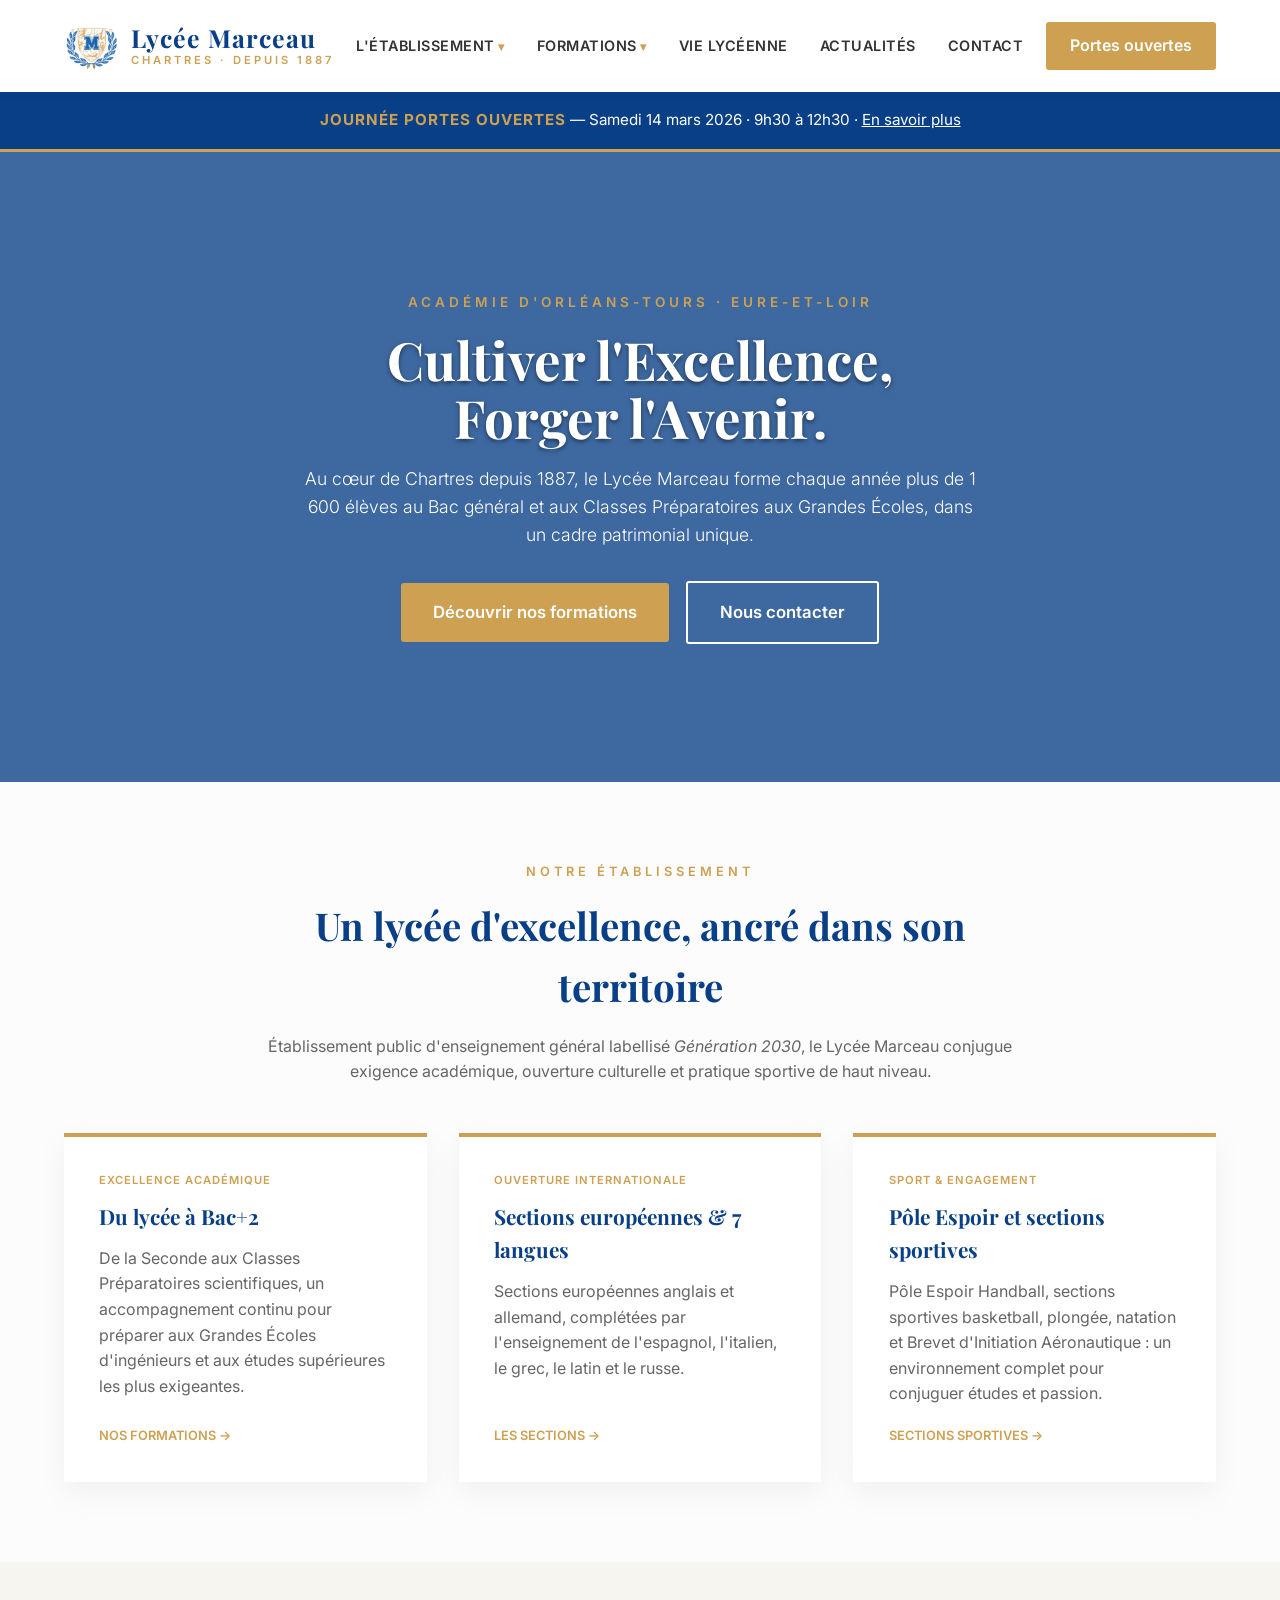
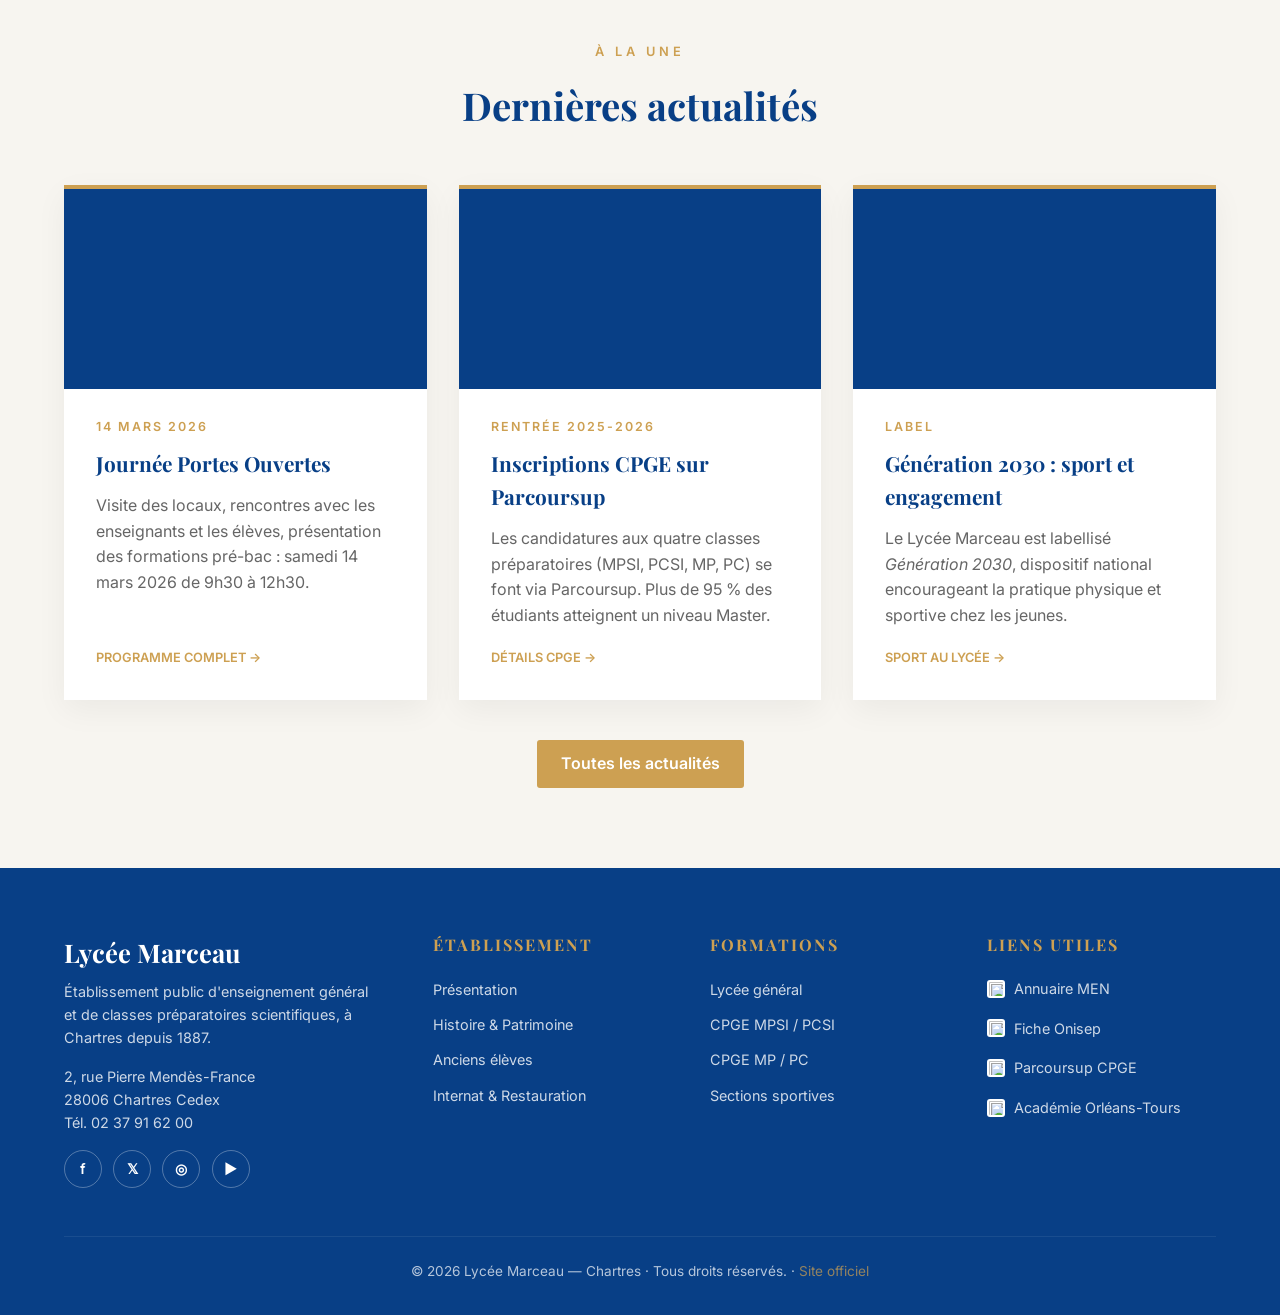
==== commit 8f595257: "Couleur principale = bleu Marceau (#083F86) du site officiel Reprend la couleur du nom 'Lycée Marcea" ====
--- a/index.html
+++ b/index.html
@@ -87,7 +87,7 @@
         </div>
         <div class="grid">
             <article class="card card-news">
-                <div class="thumb" style="background-image: linear-gradient(rgba(13,27,42,0.4), rgba(13,27,42,0.4)), url('https://images.unsplash.com/photo-1523580494863-6f3031224c94?ixlib=rb-4.0.3&auto=format&fit=crop&w=1200&q=80');"></div>
+                <div class="thumb" style="background-image: linear-gradient(rgba(8,63,134,0.4), rgba(8,63,134,0.4)), url('https://images.unsplash.com/photo-1523580494863-6f3031224c94?ixlib=rb-4.0.3&auto=format&fit=crop&w=1200&q=80');"></div>
                 <div class="body">
                     <span class="date">14 mars 2026</span>
                     <h3>Journée Portes Ouvertes</h3>
@@ -96,7 +96,7 @@
                 </div>
             </article>
             <article class="card card-news">
-                <div class="thumb" style="background-image: linear-gradient(rgba(13,27,42,0.4), rgba(13,27,42,0.4)), url('https://images.unsplash.com/photo-1532619675605-1ede6c2ed2b0?ixlib=rb-4.0.3&auto=format&fit=crop&w=1200&q=80');"></div>
+                <div class="thumb" style="background-image: linear-gradient(rgba(8,63,134,0.4), rgba(8,63,134,0.4)), url('https://images.unsplash.com/photo-1532619675605-1ede6c2ed2b0?ixlib=rb-4.0.3&auto=format&fit=crop&w=1200&q=80');"></div>
                 <div class="body">
                     <span class="date">Rentrée 2025-2026</span>
                     <h3>Inscriptions CPGE sur Parcoursup</h3>
@@ -105,7 +105,7 @@
                 </div>
             </article>
             <article class="card card-news">
-                <div class="thumb" style="background-image: linear-gradient(rgba(13,27,42,0.4), rgba(13,27,42,0.4)), url('https://images.unsplash.com/photo-1517649763962-0c623066013b?ixlib=rb-4.0.3&auto=format&fit=crop&w=1200&q=80');"></div>
+                <div class="thumb" style="background-image: linear-gradient(rgba(8,63,134,0.4), rgba(8,63,134,0.4)), url('https://images.unsplash.com/photo-1517649763962-0c623066013b?ixlib=rb-4.0.3&auto=format&fit=crop&w=1200&q=80');"></div>
                 <div class="body">
                     <span class="date">Label</span>
                     <h3>Génération 2030 : sport et engagement</h3>
--- a/assets/style.css
+++ b/assets/style.css
@@ -1,9 +1,9 @@
 /* =========================================
    LYCÉE MARCEAU — STYLE PARTAGÉ
-   Variante 1 : "Prestige Classique" (Bleu nuit & Or)
+   Variante 1 : "Prestige Classique" (Bleu Marceau & Or)
    ========================================= */
 :root {
-    --primary-color: #0d1b2a;
+    --primary-color: #083F86;
     --secondary-color: #cda052;
     --bg-color: #fcfcfc;
     --text-color: #333333;
@@ -163,7 +163,7 @@
     justify-content: center;
     text-align: center;
     background:
-        linear-gradient(rgba(13, 27, 42, 0.78), rgba(13, 27, 42, 0.78)),
+        linear-gradient(rgba(8, 63, 134, 0.78), rgba(8, 63, 134, 0.78)),
         url('https://upload.wikimedia.org/wikipedia/commons/thumb/3/35/Chartres_-_Lyc%C3%A9e_Marceau_%28cour_d%27honneur%29.JPG/1280px-Chartres_-_Lyc%C3%A9e_Marceau_%28cour_d%27honneur%29.JPG') center/cover;
     color: #ffffff;
     padding: 4rem 20px;
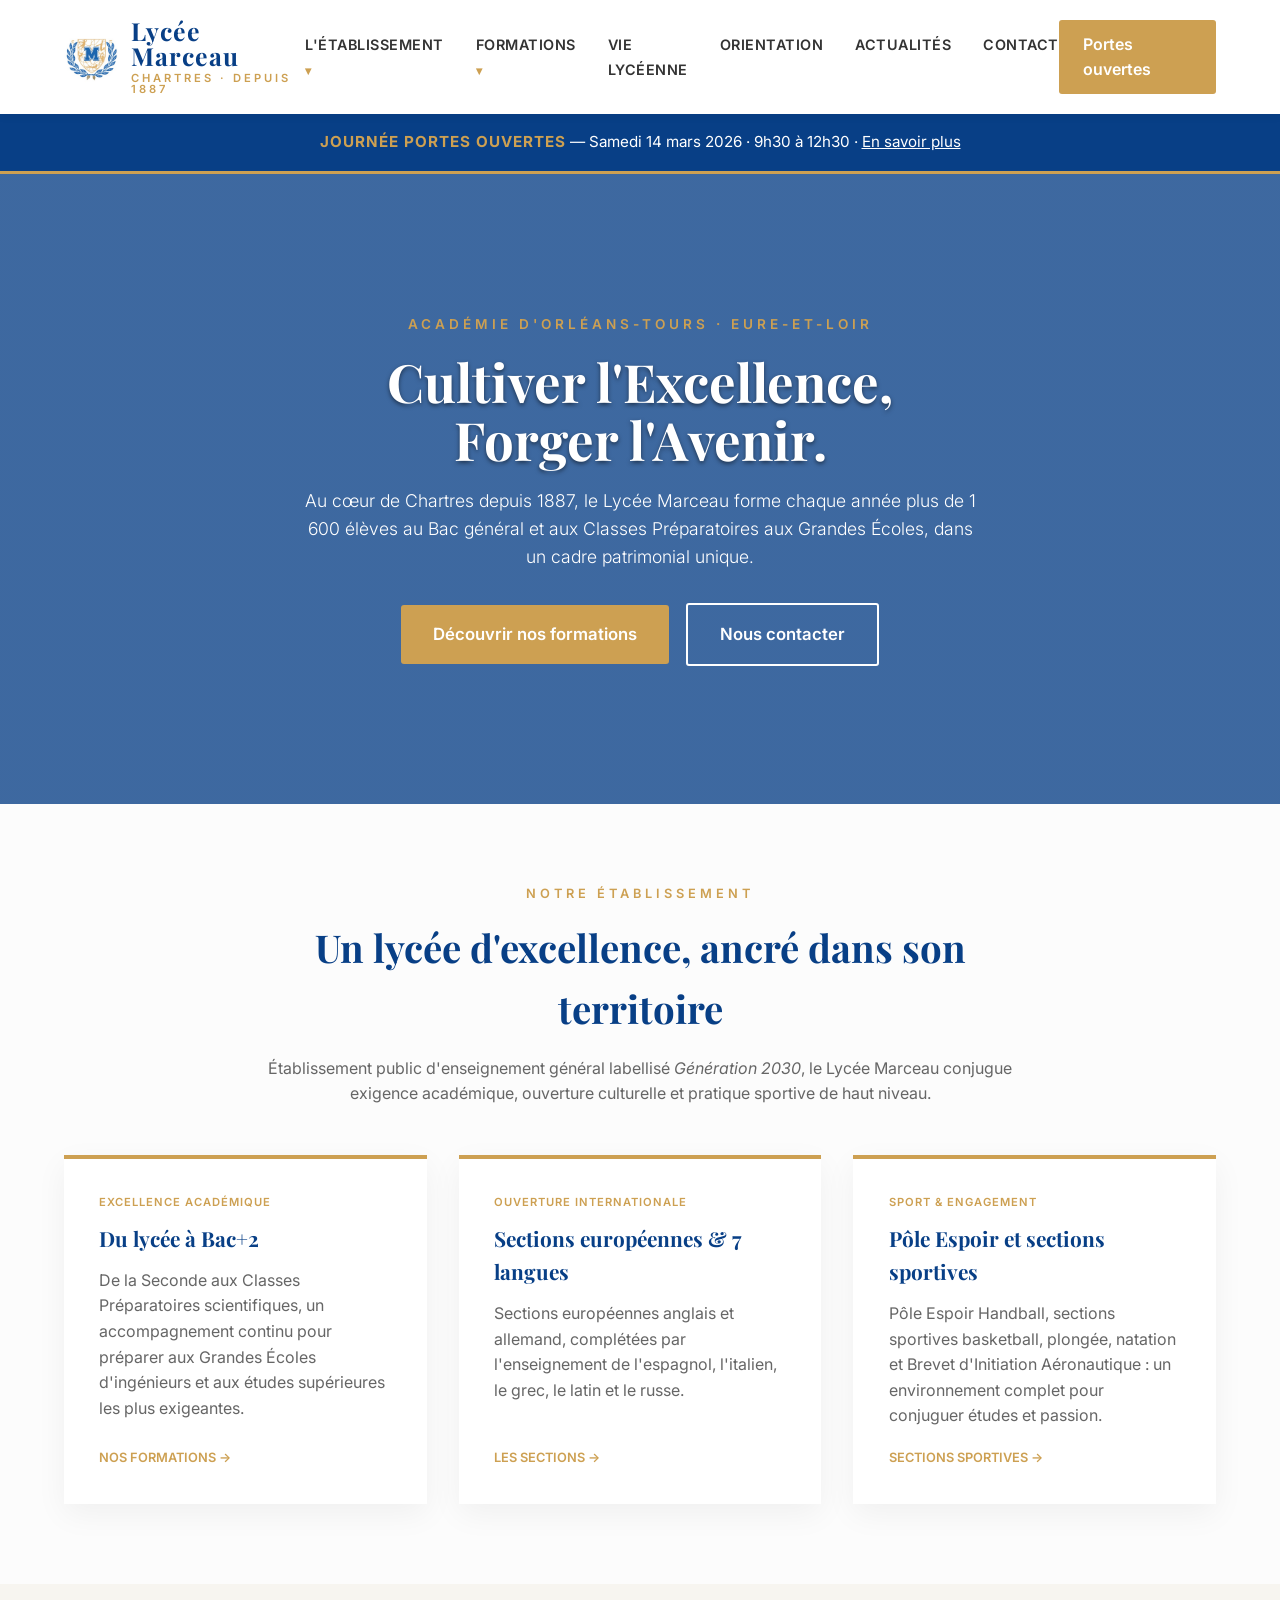
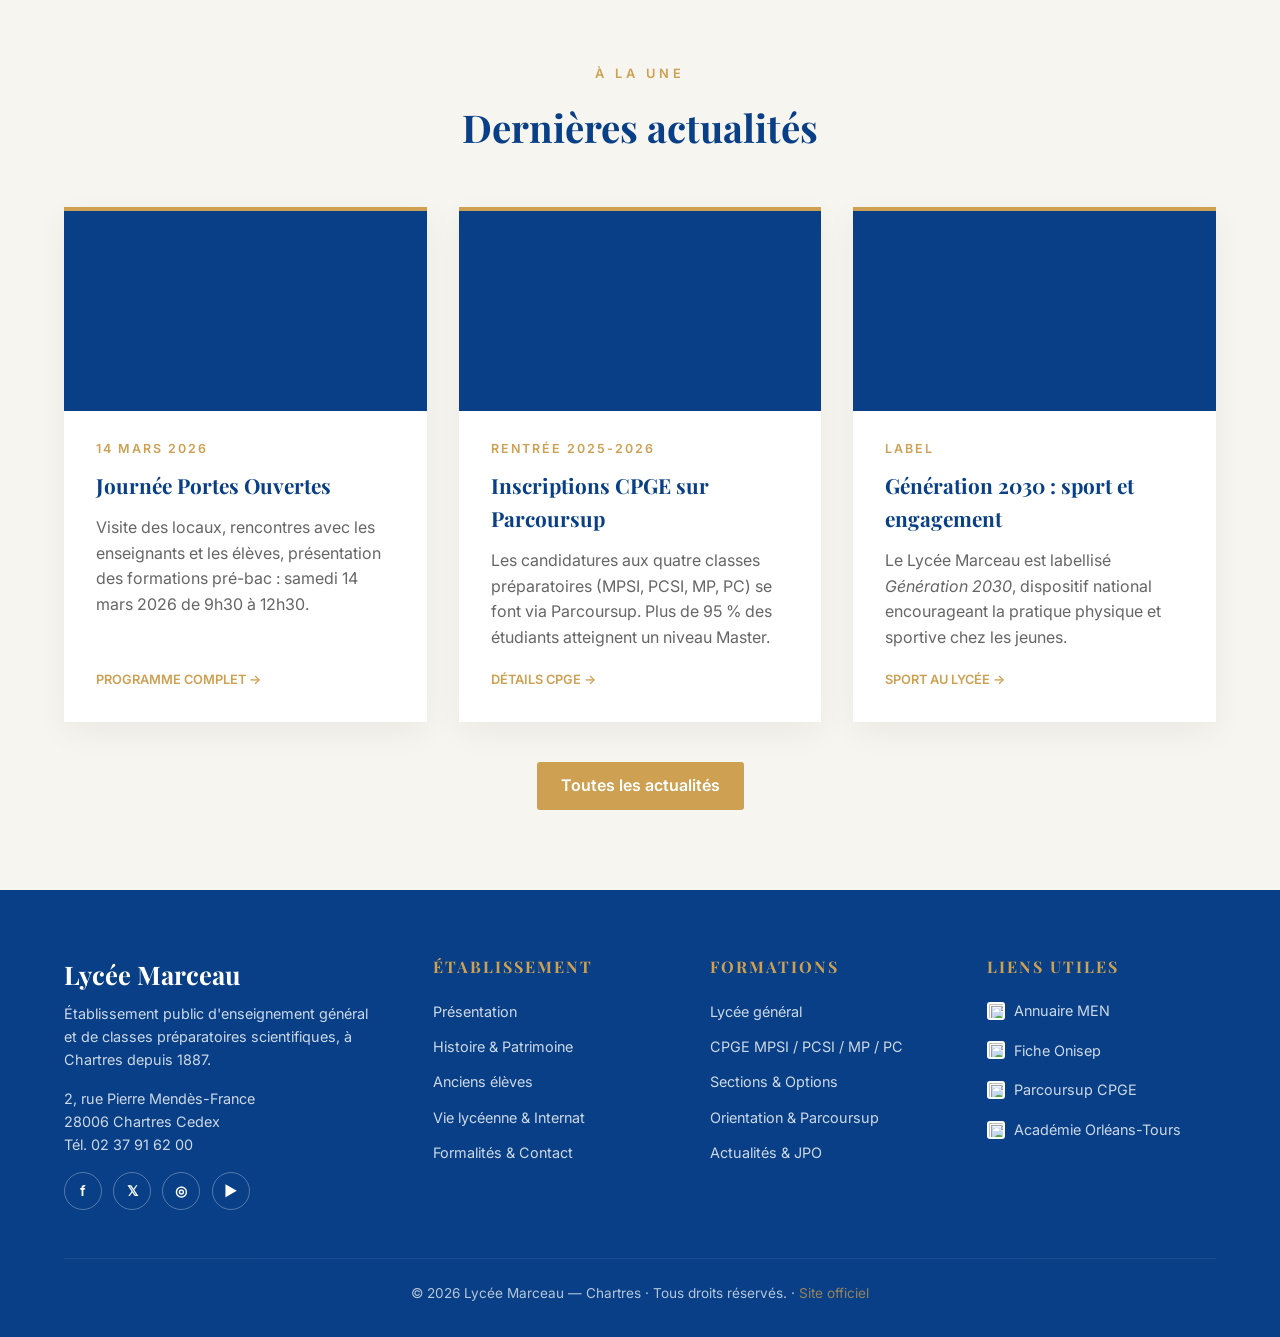
==== commit 8f508431: "Enrichissement complet du site : reprise de toutes les rubriques de l'ancien site - cpge.html : loge" ====
--- a/index.html
+++ b/index.html
@@ -31,6 +31,7 @@
                 </ul>
             </li>
             <li class="no-caret"><a href="vie-lyceenne">Vie Lycéenne</a></li>
+            <li class="no-caret"><a href="orientation">Orientation</a></li>
             <li class="no-caret"><a href="actualites">Actualités</a></li>
             <li class="no-caret"><a href="contact">Contact</a></li>
         </ul>
@@ -138,16 +139,18 @@
                     <li><a href="etablissement">Présentation</a></li>
                     <li><a href="histoire">Histoire & Patrimoine</a></li>
                     <li><a href="anciens-eleves">Anciens élèves</a></li>
-                    <li><a href="vie-lyceenne">Internat & Restauration</a></li>
+                    <li><a href="vie-lyceenne">Vie lycéenne & Internat</a></li>
+                    <li><a href="contact">Formalités & Contact</a></li>
                 </ul>
             </div>
             <div>
                 <h4>Formations</h4>
                 <ul>
                     <li><a href="formations">Lycée général</a></li>
-                    <li><a href="cpge">CPGE MPSI / PCSI</a></li>
-                    <li><a href="cpge">CPGE MP / PC</a></li>
-                    <li><a href="sections">Sections sportives</a></li>
+                    <li><a href="cpge">CPGE MPSI / PCSI / MP / PC</a></li>
+                    <li><a href="sections">Sections & Options</a></li>
+                    <li><a href="orientation">Orientation & Parcoursup</a></li>
+                    <li><a href="actualites">Actualités & JPO</a></li>
                 </ul>
             </div>
             <div>
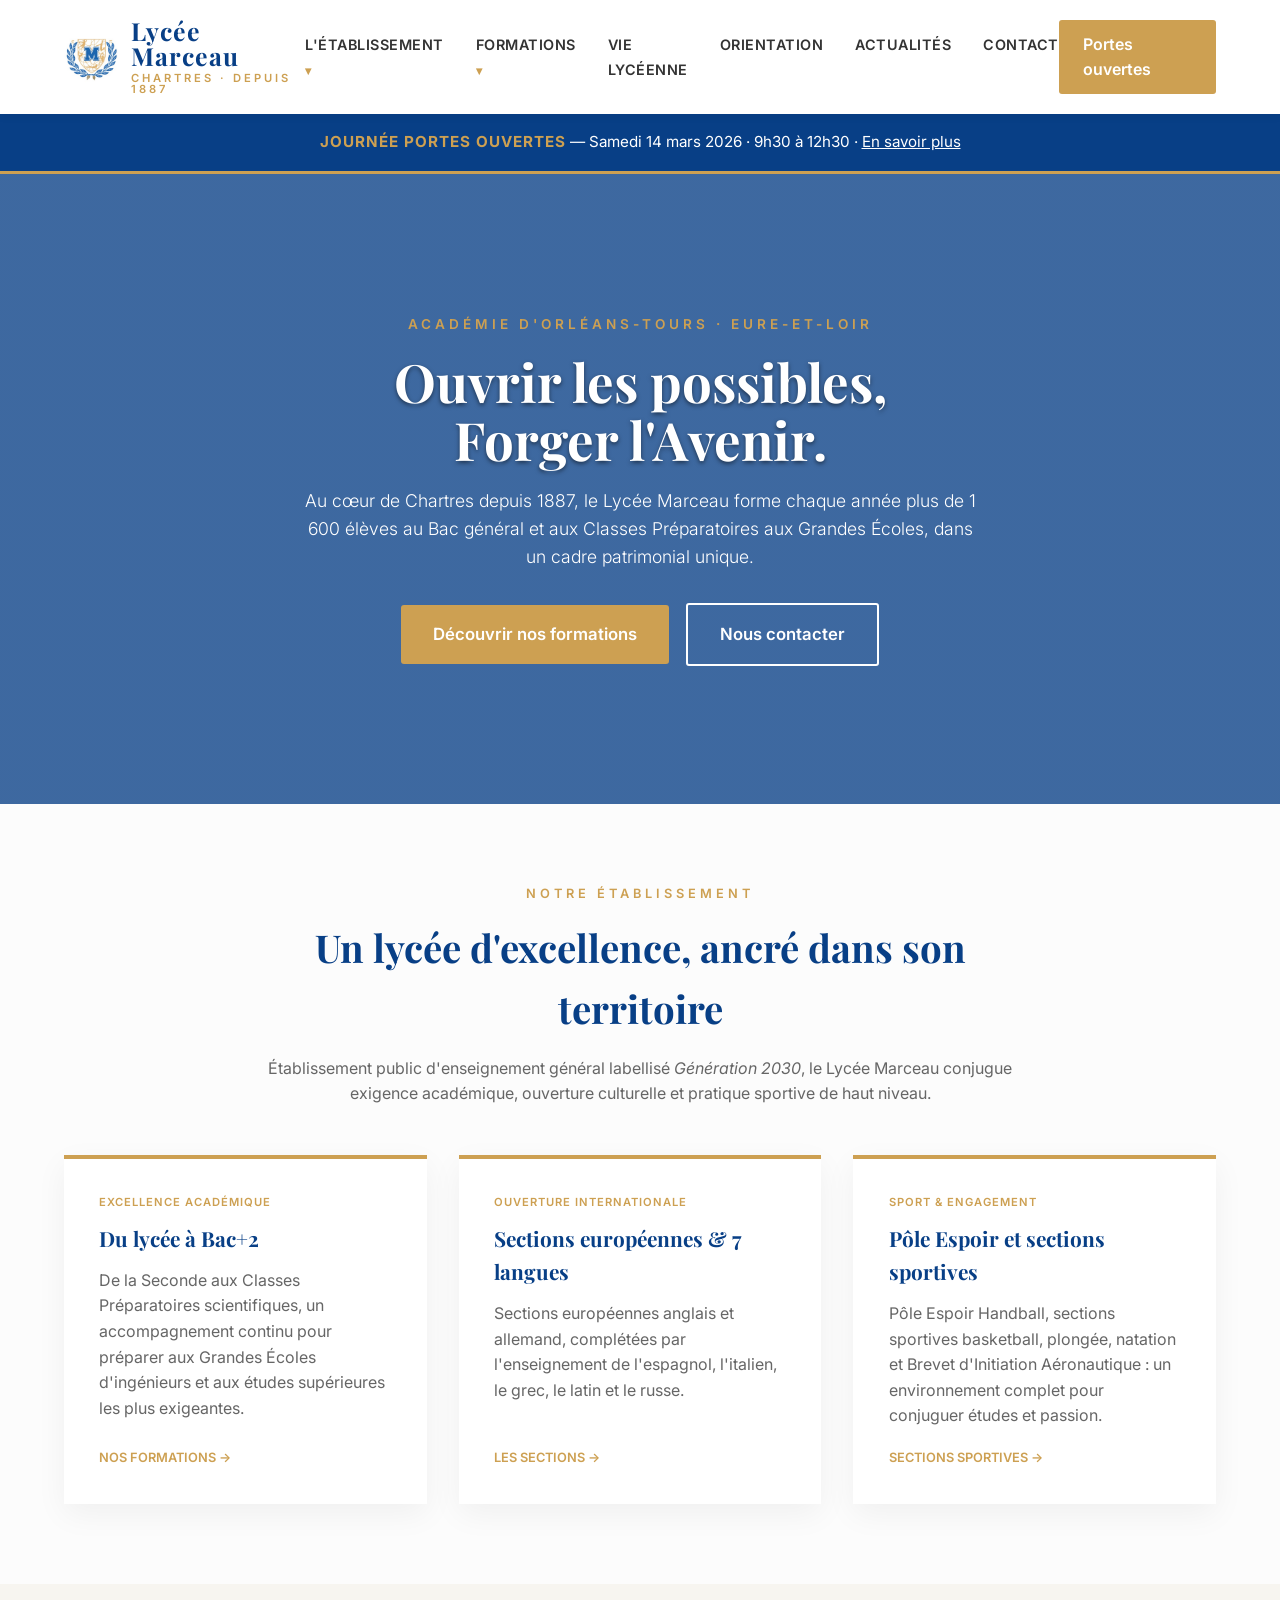
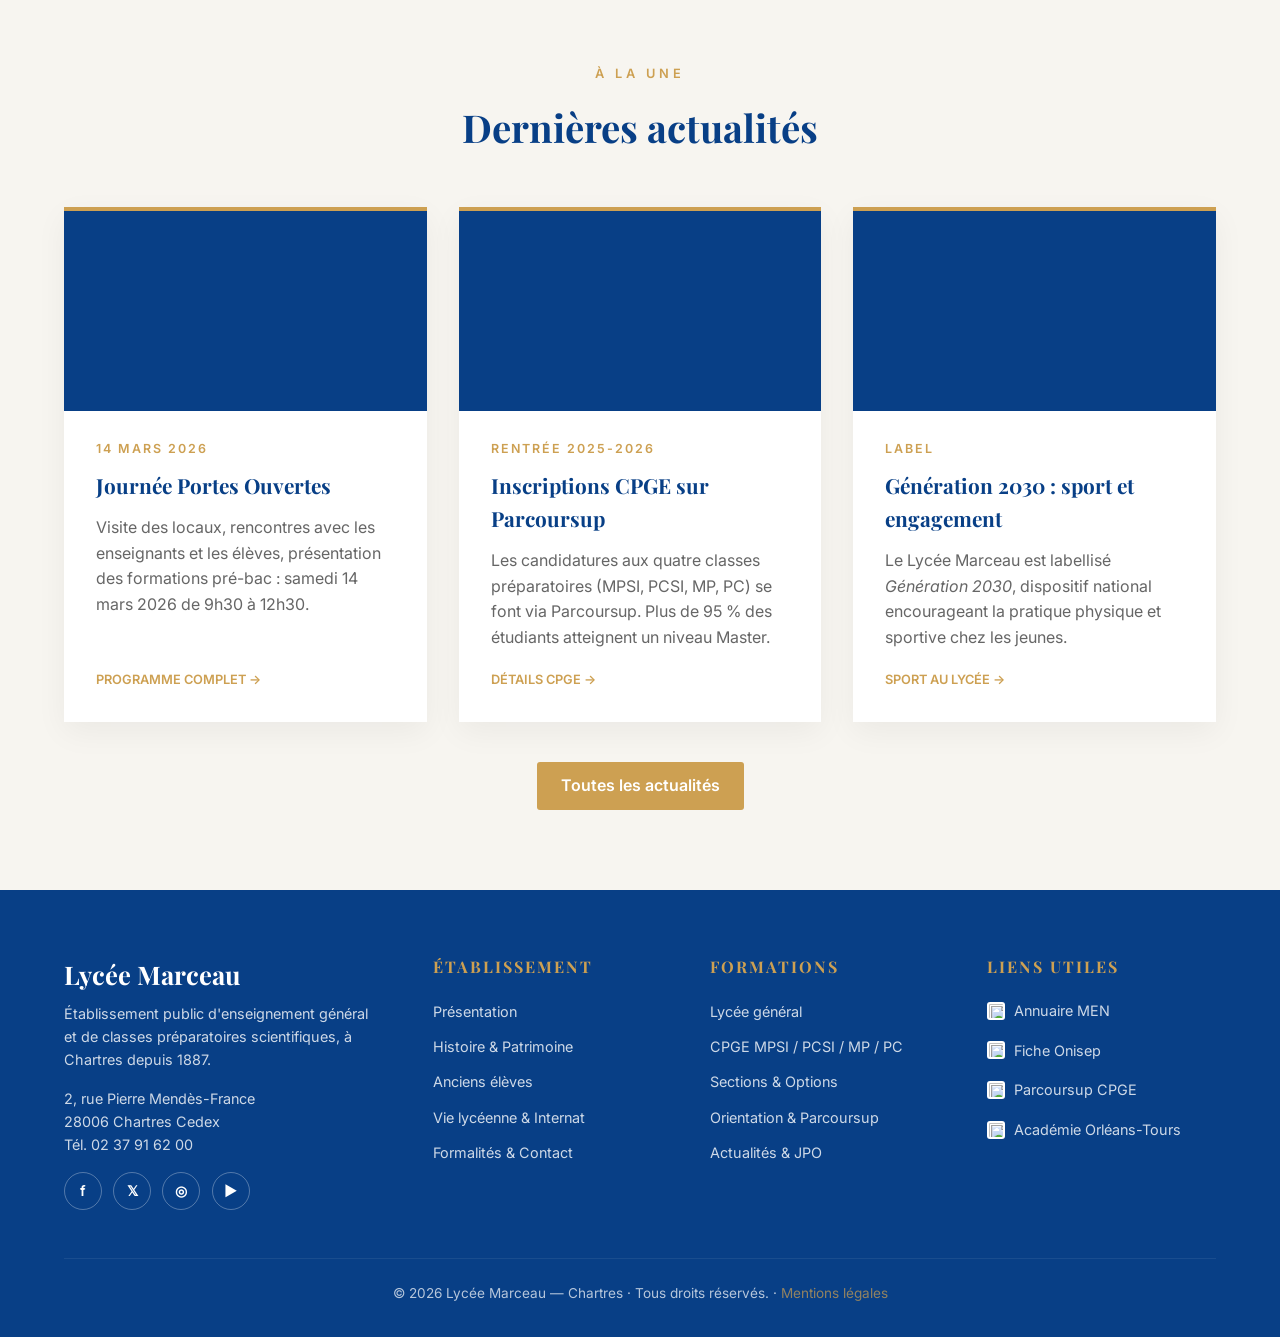
==== commit 2e0f9044: "Internaliser les liens vers l'ancien site : nouvelles pages + contenu inline - Nouvelle page inscrip" ====
--- a/index.html
+++ b/index.html
@@ -46,7 +46,7 @@
     <section class="hero">
         <div>
             <span class="eyebrow">Académie d'Orléans-Tours · Eure-et-Loir</span>
-            <h1>Cultiver l'Excellence,<br>Forger l'Avenir.</h1>
+            <h1>Ouvrir les possibles,<br>Forger l'Avenir.</h1>
             <p>Au cœur de Chartres depuis 1887, le Lycée Marceau forme chaque année plus de 1 600 élèves au Bac général et aux Classes Préparatoires aux Grandes Écoles, dans un cadre patrimonial unique.</p>
             <a href="formations" class="btn-cta">Découvrir nos formations</a>
             <a href="contact" class="btn-cta btn-ghost">Nous contacter</a>
@@ -165,7 +165,7 @@
         </div>
         <div class="footer-bottom">
             &copy; 2026 Lycée Marceau — Chartres · Tous droits réservés. ·
-            <a href="https://lyc-marceau-chartres.tice.ac-orleans-tours.fr/eva/" target="_blank" rel="noopener">Site officiel</a>
+            <a href="mentions-legales">Mentions légales</a>
         </div>
     </footer>
 
